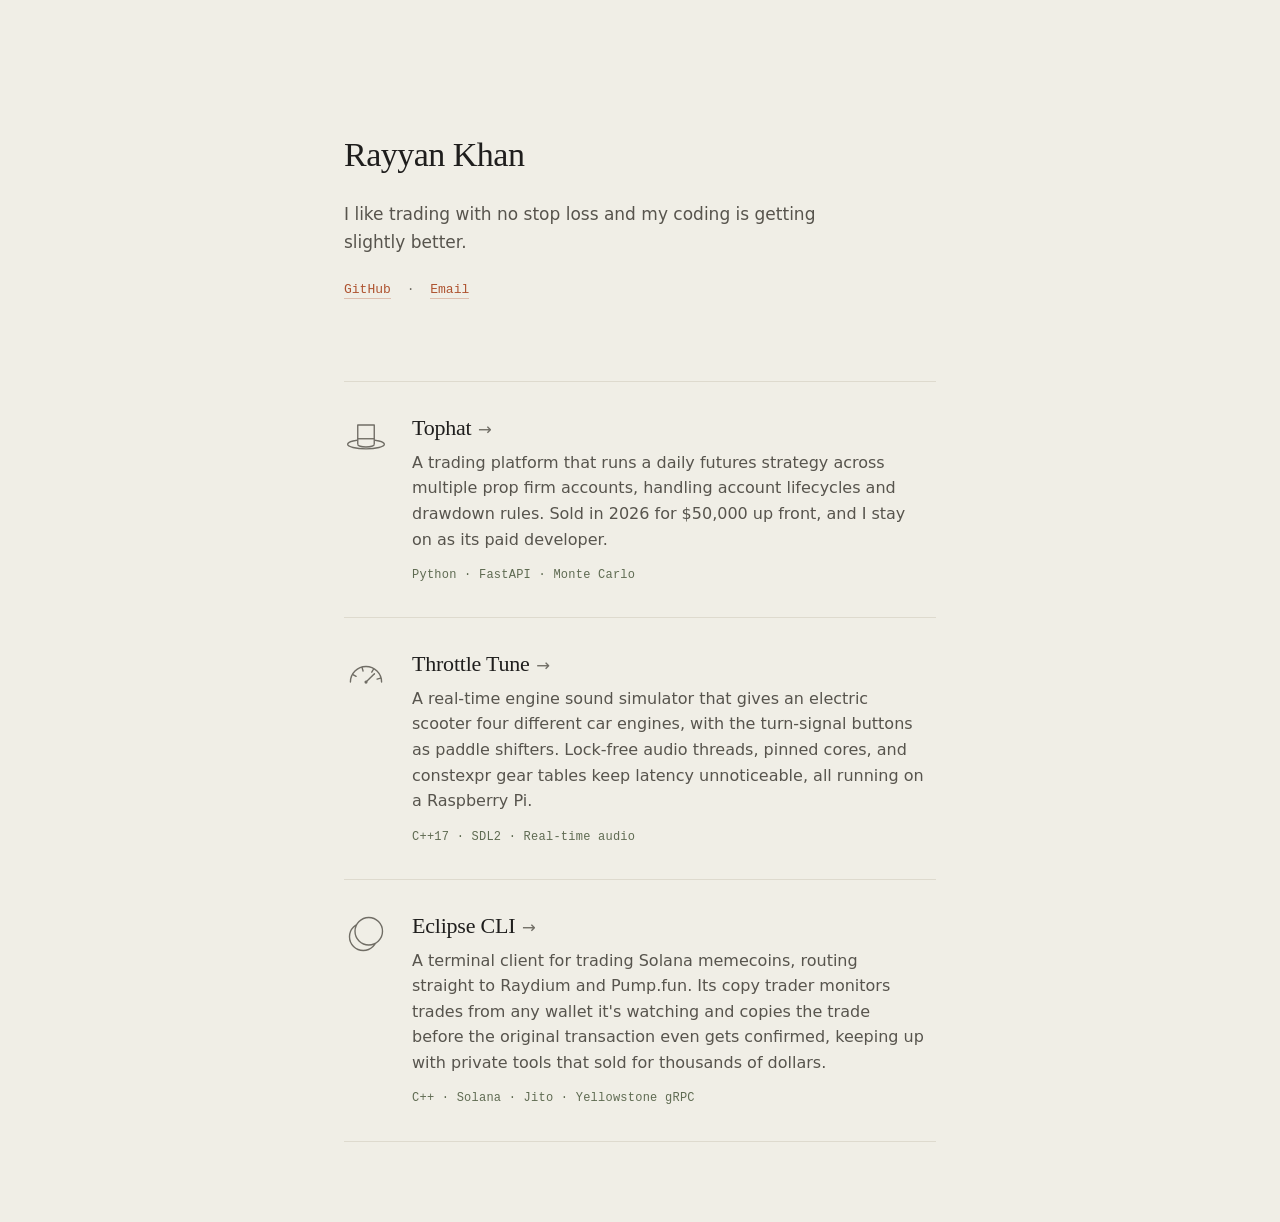
==== index.html @ b28dcb05 "Rework Tophat page for its sale and NDA Tophat sold in 2026 and is under NDA, so its page drops the " ====
<!DOCTYPE html>
<html lang="en">
<head>
<meta charset="utf-8">
<meta name="viewport" content="width=device-width, initial-scale=1">
<title>Rayyan Khan</title>
<meta name="description" content="Systems engineer. Trading automation, real-time audio, and low-latency tooling.">
<meta name="theme-color" content="#F0EEE6">
<meta property="og:title" content="Rayyan Khan">
<meta property="og:description" content="Systems engineer. Trading automation, real-time audio, and low-latency tooling.">
<meta property="og:type" content="website">
<link rel="icon" href="favicon.svg" type="image/svg+xml">
<link rel="stylesheet" href="style.css">
<script defer src="analytics.js"></script>
</head>
<body>

<div class="page">

  <header class="intro">
    <h1>Rayyan Khan</h1>
    <p class="lede">
      I like trading with no stop loss and my coding is getting slightly better.
    </p>
    <nav class="links" aria-label="Elsewhere">
      <a href="https://github.com/rayyyu12" data-umami-event="GitHub profile">GitHub</a>
      <span class="sep" aria-hidden="true">&middot;</span>
      <a href="mailto:rayykhan120@gmail.com" data-umami-event="Email">Email</a>
    </nav>
  </header>

  <main>
    <ul class="work" aria-label="Selected work">

      <li class="project">
        <a class="project-link" href="tophat/" data-umami-event="Open project" data-umami-event-project="Tophat">
          <span class="mark" aria-hidden="true">
            <svg viewBox="0 0 48 48" fill="none" stroke="currentColor" stroke-width="1.5" stroke-linejoin="round">
              <ellipse cx="24" cy="33" rx="20" ry="5"/>
              <path d="M15 33V12h18v21" fill="var(--paper, #F0EEE6)"/>
              <path d="M15 33a9 3 0 0 0 18 0"/>
              <path d="M15 27h18"/>
            </svg>
          </span>
          <span class="body">
            <span class="title">Tophat<span class="arrow" aria-hidden="true">&rarr;</span></span>
            <span class="desc">
              A trading platform that runs a daily futures strategy across multiple
              prop firm accounts, handling account lifecycles and drawdown rules.
              Sold in 2026 for $50,000 up front, and I stay on as its paid developer.
            </span>
            <span class="tags">Python &middot; FastAPI &middot; Monte Carlo</span>
          </span>
        </a>
      </li>

      <li class="project">
        <a class="project-link" href="throttle-tune/" data-umami-event="Open project" data-umami-event-project="Throttle Tune">
          <span class="mark" aria-hidden="true">
            <svg viewBox="0 0 48 48" fill="none" stroke="currentColor" stroke-width="1.5" stroke-linecap="round">
              <path d="M7 35a17 17 0 1 1 34 0"/>
              <path d="M9.7 26.8 13.2 28.8M19.7 19.1 20.8 22.9M32.3 20.7 30.3 24.2M39.9 30.7 36.1 31.8"/>
              <path d="M24 35 33.2 25.8"/>
              <circle cx="24" cy="35" r="1.7" fill="currentColor" stroke="none"/>
            </svg>
          </span>
          <span class="body">
            <span class="title">Throttle Tune<span class="arrow" aria-hidden="true">&rarr;</span></span>
            <span class="desc">
              A real-time engine sound simulator that gives an electric scooter four
              different car engines, with the turn-signal buttons as paddle shifters.
              Lock-free audio threads, pinned cores, and constexpr gear tables keep
              latency unnoticeable, all running on a Raspberry Pi.
            </span>
            <span class="tags">C++17 &middot; SDL2 &middot; Real-time audio</span>
          </span>
        </a>
      </li>

      <li class="project">
        <a class="project-link" href="eclipse-cli/" data-umami-event="Open project" data-umami-event-project="Eclipse CLI">
          <span class="mark" aria-hidden="true">
            <svg viewBox="0 0 48 48" fill="none" stroke="currentColor" stroke-width="1.5">
              <circle cx="21" cy="27" r="15"/>
              <circle cx="27" cy="21" r="15" fill="var(--paper, #F0EEE6)"/>
            </svg>
          </span>
          <span class="body">
            <span class="title">Eclipse CLI<span class="arrow" aria-hidden="true">&rarr;</span></span>
            <span class="desc">
              A terminal client for trading Solana memecoins, routing straight to Raydium
              and Pump.fun. Its copy trader monitors trades from any wallet it's
              watching and copies the trade before the original transaction even
              gets confirmed, keeping up with private tools that sold for thousands
              of dollars.
            </span>
            <span class="tags">C++ &middot; Solana &middot; Jito &middot; Yellowstone gRPC</span>
          </span>
        </a>
      </li>

    </ul>
  </main>

</div>

</body>
</html>
---- style.css ----
/* ---------------------------------------------------------------
   Palette: Claude's warm neutrals. Beige paper, clay, dry sage.
   --------------------------------------------------------------- */

:root {
  --paper:    #F0EEE6;
  --ink:      #1F1E1D;
  --ink-soft: #57544D;
  --ink-mute: #706D65;
  --rule:     #DEDACE;
  --well:     #E8E5DB;  /* recessed surfaces, e.g. the empty video frame */
  --clay:    #AE5330;  /* passes AA on paper, used for text links */
  --clay-lit: #C15F3C;  /* decorative only */
  --sage:     #5F6B52;

  --serif: ui-serif, "New York", "Iowan Old Style", "Palatino Linotype", Georgia, serif;
  --sans: -apple-system, BlinkMacSystemFont, "Segoe UI", system-ui, sans-serif;
  --mono: ui-monospace, "SF Mono", SFMono-Regular, Menlo, Consolas, monospace;
}

*, *::before, *::after { box-sizing: border-box; }

html { -webkit-text-size-adjust: 100%; }

body {
  margin: 0;
  background: var(--paper);
  color: var(--ink);
  font-family: var(--sans);
  font-size: 16px;
  line-height: 1.6;
  -webkit-font-smoothing: antialiased;
  -moz-osx-font-smoothing: grayscale;
}

.page {
  max-width: 41rem;
  margin: 0 auto;
  padding: 8rem 2rem 5rem;
}

a { color: var(--clay); }

/* ---------------------------------------------------------------
   Intro
   --------------------------------------------------------------- */

h1 {
  margin: 0;
  font-family: var(--serif);
  font-size: 2.125rem;
  font-weight: 400;
  letter-spacing: -0.015em;
}

.lede {
  margin: 1.125rem 0 0;
  max-width: 34rem;
  color: var(--ink-soft);
  font-size: 1.0625rem;
  line-height: 1.65;
  text-wrap: pretty;
}

.links {
  margin-top: 1.5rem;
  font-family: var(--mono);
  font-size: 0.8125rem;
}

.links a {
  text-decoration: none;
  border-bottom: 1px solid rgba(174, 83, 48, 0.3);
  padding-bottom: 1px;
  transition: border-color 0.15s ease;
}

.links a:hover { border-bottom-color: var(--clay); }

.links .sep {
  color: var(--ink-mute);
  margin: 0 0.5rem;
}

/* ---------------------------------------------------------------
   Work list
   --------------------------------------------------------------- */

.work {
  list-style: none;
  margin: 5rem 0 0;
  padding: 0;
  border-top: 1px solid var(--rule);
}

.project { border-bottom: 1px solid var(--rule); }

.project-link {
  display: flex;
  gap: 1.5rem;
  align-items: flex-start;
  padding: 2rem 0;
  color: inherit;
  text-decoration: none;
}

.mark {
  flex: none;
  width: 2.75rem;
  color: var(--ink-mute);
  transition: color 0.18s ease;
}

.mark svg {
  display: block;
  width: 100%;
  height: auto;
}

.body { display: block; }

.title {
  display: block;
  font-family: var(--serif);
  font-size: 1.375rem;
  letter-spacing: -0.01em;
  line-height: 1.25;
}

.arrow {
  display: inline-block;
  margin-left: 0.4em;
  font-family: var(--sans);
  font-size: 0.75em;
  color: var(--ink-mute);
  transition: transform 0.18s ease, color 0.18s ease;
}

.desc {
  display: block;
  margin-top: 0.5rem;
  max-width: 32rem;
  color: var(--ink-soft);
  text-wrap: pretty;
}

.tags {
  display: block;
  margin-top: 0.875rem;
  font-family: var(--mono);
  font-size: 0.75rem;
  letter-spacing: 0.02em;
  color: var(--sage);
}

.project-link:hover .mark,
.project-link:focus-visible .mark { color: var(--clay-lit); }

.project-link:hover .arrow,
.project-link:focus-visible .arrow {
  color: var(--clay);
  transform: translateX(3px);
}

.project-link:hover .title,
.project-link:focus-visible .title {
  text-decoration: underline;
  text-decoration-color: var(--clay-lit);
  text-underline-offset: 4px;
  text-decoration-thickness: 1px;
}

:focus-visible {
  outline: 2px solid var(--clay);
  outline-offset: 4px;
}

.project-link:focus-visible { outline-offset: 2px; }

/* ---------------------------------------------------------------
   Project pages
   --------------------------------------------------------------- */

.page.case { padding-top: 4rem; }

.crumb {
  font-family: var(--mono);
  font-size: 0.8125rem;
}

.crumb a {
  color: var(--ink-mute);
  text-decoration: none;
  transition: color 0.15s ease;
}

.crumb a:hover { color: var(--clay); }

.case-head { margin-top: 4.5rem; }

/* The mark stays lit, picking up the hover state from the home page. */
.case-head .mark {
  display: block;
  margin-bottom: 1.75rem;
  color: var(--clay-lit);
}

.case-head .tags { margin-top: 1.25rem; }
.case-head .links { margin-top: 1rem; }

/* In place of a source link, for projects that can't be shown. */
.case-head .status {
  margin: 1rem 0 0;
  font-family: var(--mono);
  font-size: 0.8125rem;
  color: var(--ink-mute);
}

/* Stands in for the demo when a project is confidential. */
.notice {
  display: flex;
  gap: 1rem;
  align-items: flex-start;
  margin-top: 3.5rem;
  padding: 1.25rem 1.5rem;
  border: 1px solid var(--rule);
  border-radius: 6px;
  background: var(--well);
}

.notice svg {
  flex: none;
  width: 1.5rem;
  height: 1.5rem;
  margin-top: 0.125rem;
  color: var(--ink-mute);
}

.notice p {
  margin: 0;
  color: var(--ink-soft);
  text-wrap: pretty;
}

.notice strong {
  color: var(--ink);
  font-weight: 600;
}

/* The demo breaks out of the text column on wide screens. */
.demo {
  --demo-w: min(56rem, 100vw - 4rem);
  width: var(--demo-w);
  margin: 3.5rem 0 0 calc((100% - var(--demo-w)) / 2);
}

.demo-frame {
  position: relative;
  aspect-ratio: 16 / 9;
  overflow: hidden;
  border: 1px solid var(--rule);
  border-radius: 6px;
  background: var(--well);
}

.demo-frame video,
.demo-frame iframe,
.demo-frame img {
  display: block;
  width: 100%;
  height: 100%;
  border: 0;
  object-fit: contain;
}

.demo-placeholder {
  position: absolute;
  inset: 0;
  display: flex;
  flex-direction: column;
  align-items: center;
  justify-content: center;
  gap: 0.875rem;
  color: var(--ink-mute);
  font-family: var(--mono);
  font-size: 0.75rem;
  letter-spacing: 0.02em;
}

.demo-placeholder svg {
  width: 3rem;
  height: 3rem;
}

.demo figcaption {
  margin-top: 0.875rem;
  font-size: 0.875rem;
  color: var(--ink-mute);
  text-wrap: pretty;
}

/* Phone footage: narrow, centered, and never taller than the screen. */
.demo.portrait {
  --demo-w: min(22rem, 100%, (100svh - 6rem) * 9 / 16);
}

.demo.portrait .demo-frame { aspect-ratio: 9 / 16; }

/* Two clips side by side, each with its own label. */
.demo.compare { margin-top: 1.75rem; }

.compare-grid {
  display: grid;
  grid-template-columns: 1fr 1fr;
  gap: 1rem;
}

.compare-grid figure { margin: 0; }

.compare-grid figcaption {
  margin-top: 0.625rem;
  font-family: var(--mono);
  font-size: 0.75rem;
  letter-spacing: 0.02em;
  color: var(--ink-soft);
}

.prose { margin-top: 4rem; }

.prose h2 {
  margin: 3rem 0 0;
  font-family: var(--serif);
  font-size: 1.375rem;
  font-weight: 400;
  letter-spacing: -0.01em;
  line-height: 1.25;
}

.prose h2:first-child { margin-top: 0; }

.prose p,
.prose ul {
  max-width: 34rem;
  color: var(--ink-soft);
  text-wrap: pretty;
}

.prose p { margin: 0.875rem 0 0; }

.prose ul {
  list-style: none;
  margin: 1.125rem 0 0;
  padding: 0;
}

.prose li {
  position: relative;
  padding-left: 1.25rem;
}

.prose li + li { margin-top: 0.875rem; }

.prose li::before {
  content: "";
  position: absolute;
  left: 0;
  top: 0.8em;
  width: 0.5rem;
  height: 1px;
  background: var(--clay-lit);
}

.prose strong {
  color: var(--ink);
  font-weight: 600;
}

.prose code {
  font-family: var(--mono);
  font-size: 0.875em;
  padding: 0.1em 0.3em;
  border-radius: 3px;
  background: rgba(31, 30, 29, 0.06);
  color: var(--ink);
}

.prose table {
  width: 100%;
  max-width: 34rem;
  margin-top: 1.5rem;
  border-collapse: collapse;
  font-size: 0.9375rem;
}

.prose th,
.prose td {
  padding: 0.625rem 0;
  border-bottom: 1px solid var(--rule);
  text-align: left;
  font-weight: 400;
}

.prose thead th {
  font-family: var(--mono);
  font-size: 0.75rem;
  letter-spacing: 0.02em;
  color: var(--ink-mute);
}

.prose tbody th { color: var(--ink-soft); }

.prose .num {
  padding-left: 1rem;
  text-align: right;
  white-space: nowrap;
}

.prose td.num {
  font-family: var(--mono);
  font-size: 0.875rem;
  font-variant-numeric: tabular-nums;
  color: var(--ink);
}

.prose .note {
  font-size: 0.875rem;
  color: var(--ink-mute);
}

.next {
  margin-top: 5rem;
  border-top: 1px solid var(--rule);
}

.next a {
  display: block;
  padding-top: 2rem;
  color: inherit;
  text-decoration: none;
}

.next-label {
  display: block;
  font-family: var(--mono);
  font-size: 0.75rem;
  letter-spacing: 0.02em;
  color: var(--ink-mute);
}

.next-title {
  display: inline-block;
  margin-top: 0.375rem;
  font-family: var(--serif);
  font-size: 1.375rem;
  letter-spacing: -0.01em;
  line-height: 1.25;
}

.next a:hover .next-title,
.next a:focus-visible .next-title {
  text-decoration: underline;
  text-decoration-color: var(--clay-lit);
  text-underline-offset: 4px;
  text-decoration-thickness: 1px;
}

.next a:hover .arrow,
.next a:focus-visible .arrow {
  color: var(--clay);
  transform: translateX(3px);
}

/* ---------------------------------------------------------------
   Small screens
   --------------------------------------------------------------- */

@media (max-width: 34rem) {
  .page { padding: 4rem 1.5rem 3.5rem; }
  h1 { font-size: 1.875rem; }
  .work { margin-top: 3.5rem; }
  .project-link {
    flex-direction: column;
    gap: 1rem;
    padding: 1.75rem 0;
  }
  .mark { width: 2.25rem; }

  .page.case { padding-top: 2.5rem; }
  .case-head { margin-top: 3rem; }
  .demo { --demo-w: 100%; margin-top: 2.5rem; }
  .notice { margin-top: 2.5rem; padding: 1rem 1.25rem; }
  .demo.portrait { --demo-w: min(100%, (100svh - 4rem) * 9 / 16); }
  .demo.compare { margin-top: 1.5rem; }
  .compare-grid { grid-template-columns: 1fr; gap: 1.5rem; }
  .prose { margin-top: 3rem; }
  .next { margin-top: 3.5rem; }
}

@media (prefers-reduced-motion: reduce) {
  * { transition: none !important; }
}
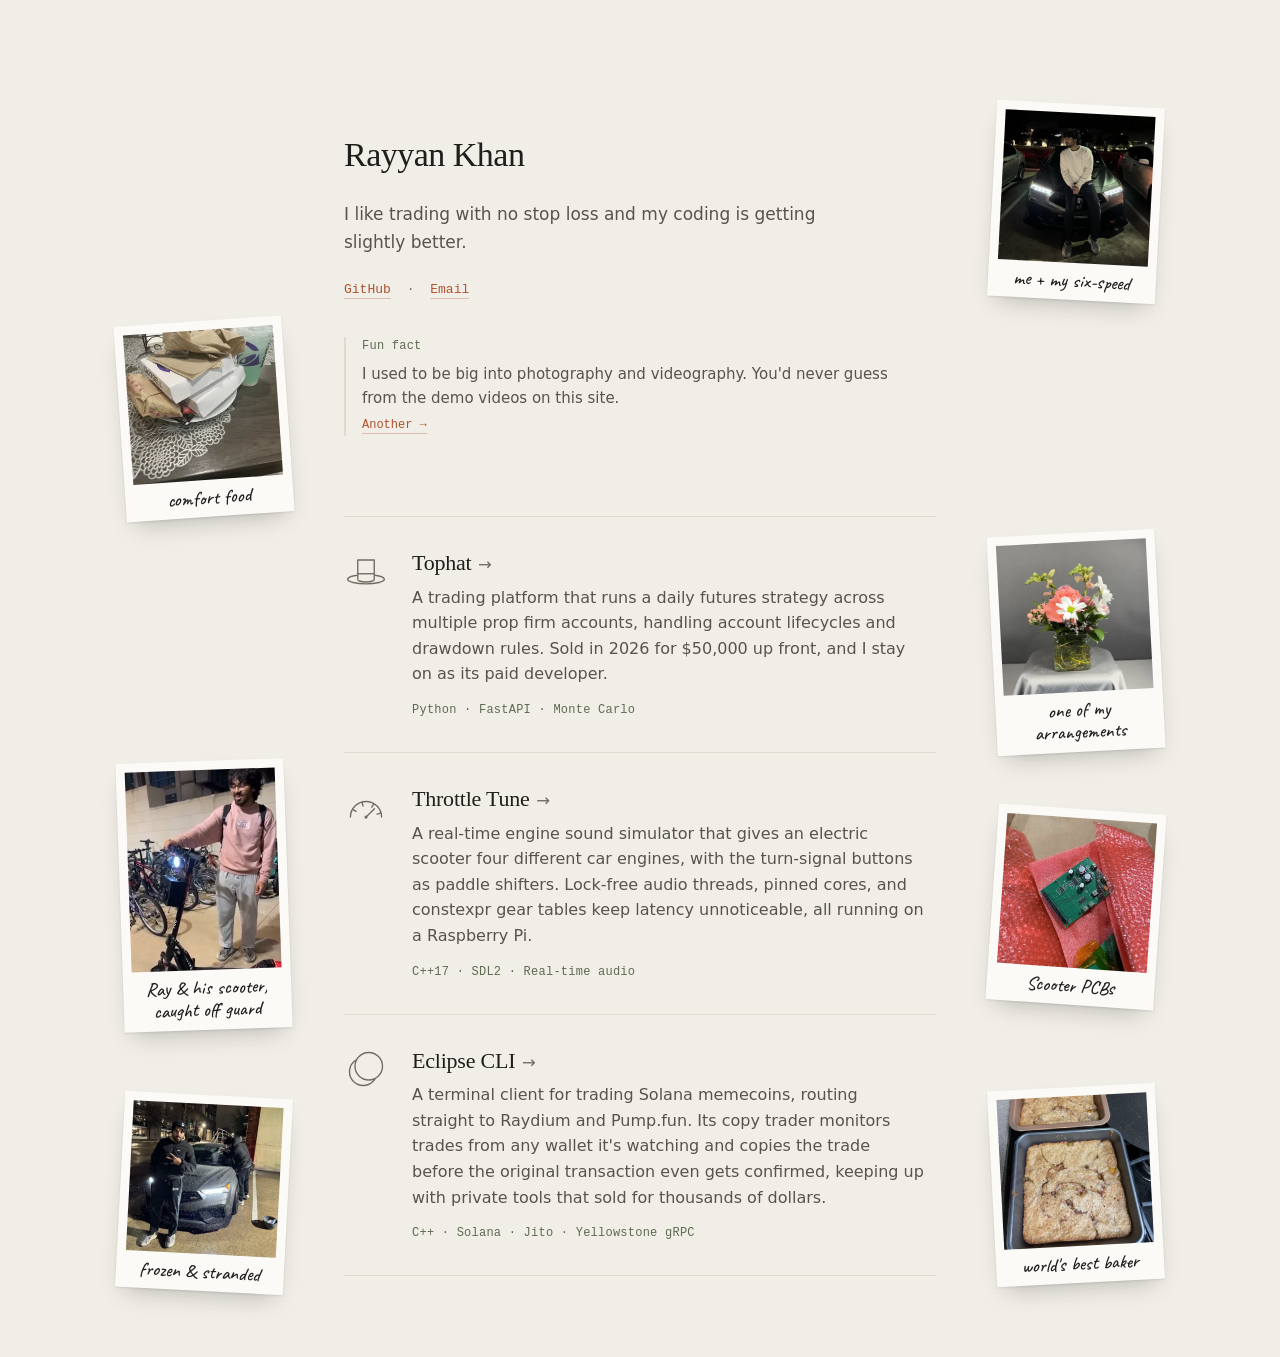
==== commit b96f7d58: "Add polaroid photos to the home page Seven photos as tilted polaroids, in the margins beside what th" ====
--- a/index.html
+++ b/index.html
@@ -12,6 +12,7 @@
 <link rel="icon" href="favicon.svg" type="image/svg+xml">
 <link rel="stylesheet" href="style.css">
 <script defer src="analytics.js"></script>
+<script defer src="facts.js"></script>
 </head>
 <body>
 
@@ -27,6 +28,35 @@
       <span class="sep" aria-hidden="true">&middot;</span>
       <a href="mailto:rayykhan120@gmail.com" data-umami-event="Email">Email</a>
     </nav>
+
+    <figure class="snap on-right" style="--tilt: 3deg; --top: -1.5rem">
+      <img src="img/integra.webp" width="440" height="440" alt="Rayyan sitting on the hood of his Acura Integra at night" decoding="async">
+      <figcaption>me + my six-speed</figcaption>
+    </figure>
+
+    <div class="fact-row">
+      <div class="fact">
+        <span class="fact-label">Fun fact</span>
+        <p class="fact-text">In middle school I was a speedcuber, solving a Rubik's cube in under 10 seconds.</p>
+        <button class="fact-next" type="button" hidden data-umami-event="Another fun fact">Another &rarr;</button>
+      </div>
+      <figure class="snap on-left" style="--tilt: -4deg; --top: -1rem">
+        <img src="img/tacobell.webp" width="440" height="440" alt="A stack of Taco Bell boxes and a drink on the kitchen table" loading="lazy" decoding="async">
+        <figcaption>comfort food</figcaption>
+      </figure>
+    </div>
+
+    <!-- Fun facts. facts.js shows a random one per visit; add or edit freely. -->
+    <ul class="fact-list" hidden>
+      <li>In middle school I was a speedcuber, solving a Rubik's cube in under 10 seconds.</li>
+      <li>Before trading bots, I ran sneaker bots: several at once, across different sites, to buy limited releases and resell them.</li>
+      <li>I was once ranked in the top 1,000 in the world in both Clash Royale and Fortnite.</li>
+      <li>I'm a surprisingly good floral designer and wedding planner.</li>
+      <li>I'm a half-decent chef and baker, and my favorite junk food is still Taco Bell.</li>
+      <li>I drive a six-speed manual, which might explain why my scooter has paddle shifters.</li>
+      <li>I used to be big into photography and videography. You'd never guess from the demo videos on this site.</li>
+      <li>My dream car is a Lotus Emira.</li>
+    </ul>
   </header>
 
   <main>
@@ -52,6 +82,10 @@
             <span class="tags">Python &middot; FastAPI &middot; Monte Carlo</span>
           </span>
         </a>
+        <figure class="snap on-right" style="--tilt: -3deg; --top: 1rem">
+          <img src="img/flowers.webp" width="440" height="440" alt="A floral arrangement of pink roses, white daisies and snapdragons in a glass cube vase" loading="lazy" decoding="async">
+          <figcaption>one of my arrangements</figcaption>
+        </figure>
       </li>
 
       <li class="project">
@@ -75,6 +109,14 @@
             <span class="tags">C++17 &middot; SDL2 &middot; Real-time audio</span>
           </span>
         </a>
+        <figure class="snap on-left" style="--tilt: -2deg; --top: 0.5rem">
+          <img src="img/scooter.webp" width="292" height="389" alt="Rayyan next to his electric scooter, with the Throttle Tune box on its stem" loading="lazy" decoding="async">
+          <figcaption>Ray &amp; his scooter, caught off guard</figcaption>
+        </figure>
+        <figure class="snap on-right" style="--tilt: 4deg; --top: 3.5rem">
+          <img src="img/pcb.webp" width="440" height="440" alt="Throttle Tune's custom circuit board, fresh out of its packaging" loading="lazy" decoding="async">
+          <figcaption>Scooter PCBs</figcaption>
+        </figure>
       </li>
 
       <li class="project">
@@ -97,6 +139,14 @@
             <span class="tags">C++ &middot; Solana &middot; Jito &middot; Yellowstone gRPC</span>
           </span>
         </a>
+        <figure class="snap on-left" style="--tilt: 3deg; --top: 5rem">
+          <img src="img/iced-in.webp" width="440" height="440" alt="Rayyan in front of his iced-over car while a friend scrapes the windshield" loading="lazy" decoding="async">
+          <figcaption>frozen &amp; stranded</figcaption>
+        </figure>
+        <figure class="snap on-right" style="--tilt: -3deg; --top: 4.5rem">
+          <img src="img/cobbler.webp" width="440" height="440" alt="Two pans of fresh-baked peach cobbler on the stove" loading="lazy" decoding="async">
+          <figcaption>world's best baker</figcaption>
+        </figure>
       </li>
 
     </ul>
--- a/style.css
+++ b/style.css
@@ -16,6 +16,16 @@
   --serif: ui-serif, "New York", "Iowan Old Style", "Palatino Linotype", Georgia, serif;
   --sans: -apple-system, BlinkMacSystemFont, "Segoe UI", system-ui, sans-serif;
   --mono: ui-monospace, "SF Mono", SFMono-Regular, Menlo, Consolas, monospace;
+  --hand: "Caveat", "Segoe Print", "Bradley Hand", cursive;  /* polaroid captions */
+}
+
+/* Self-hosted so visitors' browsers never contact Google. SIL OFL, see
+   fonts/Caveat-OFL.txt. */
+@font-face {
+  font-family: "Caveat";
+  src: url("fonts/caveat-500-latin.woff2") format("woff2");
+  font-weight: 500;
+  font-display: swap;
 }
 
 *, *::before, *::after { box-sizing: border-box; }
@@ -82,6 +92,64 @@
   margin: 0 0.5rem;
 }
 
+/* Rotating fun fact; see facts.js. */
+.fact {
+  margin-top: 2.25rem;
+  max-width: 34rem;
+  padding-left: 1rem;
+  border-left: 2px solid var(--rule);
+}
+
+.fact-label {
+  display: block;
+  font-family: var(--mono);
+  font-size: 0.75rem;
+  letter-spacing: 0.02em;
+  color: var(--sage);
+}
+
+.fact-text {
+  display: grid;
+  margin: 0.375rem 0 0;
+  color: var(--ink-soft);
+  font-size: 0.9375rem;
+  text-wrap: pretty;
+}
+
+/* Every fact sits in the same grid cell, so the box is as tall as the
+   longest one and rotating never shifts the page. The outgoing fact drifts
+   up and out while the next rises in. */
+.fact-item {
+  grid-area: 1 / 1;
+  opacity: 0;
+  transform: translateY(0.5em);
+  transition: opacity 0.5s ease, transform 0.5s ease;
+}
+
+.fact-item.is-active {
+  opacity: 1;
+  transform: none;
+}
+
+.fact-item.is-leaving { transform: translateY(-0.5em); }
+
+.fact-next {
+  margin-top: 0.5rem;
+  padding: 0 0 1px;
+  border: 0;
+  border-bottom: 1px solid rgba(174, 83, 48, 0.3);
+  background: none;
+  font-family: var(--mono);
+  font-size: 0.75rem;
+  color: var(--clay);
+  cursor: pointer;
+  transition: border-color 0.15s ease;
+}
+
+.fact-next:hover { border-bottom-color: var(--clay); }
+
+.fact-list { display: none; }
+
 /* ---------------------------------------------------------------
    Work list
    --------------------------------------------------------------- */
@@ -176,6 +244,74 @@
 }
 
 .project-link:focus-visible { outline-offset: 2px; }
+
+/* ---------------------------------------------------------------
+   Snapshots: polaroids on the home page. Inline between sections on
+   narrow screens; out in the margins, beside what they relate to, on
+   wide ones. Each sets its own --tilt, and --top for the margin layout.
+   --------------------------------------------------------------- */
+
+.snap {
+  width: min(12rem, 58%);
+  margin: 1.75rem 0 2rem 0.75rem;
+  padding: 0.55rem 0.55rem 0;
+  background: #FBFAF7;
+  box-shadow:
+    0 1px 2px rgba(31, 30, 29, 0.10),
+    0 12px 24px -10px rgba(31, 30, 29, 0.28);
+  transform: rotate(var(--tilt, 0deg));
+  transition: transform 0.25s ease, box-shadow 0.25s ease;
+}
+
+.snap.on-right {
+  margin-left: auto;
+  margin-right: 0.75rem;
+}
+
+.snap img {
+  display: block;
+  width: 100%;
+  height: auto;
+  background: var(--well);
+}
+
+.snap figcaption {
+  padding: 0.4rem 0.2rem 0.55rem;
+  font-family: var(--hand);
+  font-size: 1.2rem;
+  font-weight: 500;
+  line-height: 1.15;
+  color: var(--ink);
+  text-align: center;
+}
+
+.snap:hover {
+  transform: rotate(0deg) scale(1.04);
+  box-shadow:
+    0 1px 2px rgba(31, 30, 29, 0.10),
+    0 18px 32px -12px rgba(31, 30, 29, 0.34);
+}
+
+.project .snap { margin-top: 0; }
+
+@media (min-width: 75rem) {
+  .intro,
+  .fact-row,
+  .project { position: relative; }
+
+  .snap,
+  .project .snap {
+    position: absolute;
+    top: var(--top, 0);
+    width: 10.5rem;
+    margin: 0;
+    z-index: 1;
+  }
+
+  .snap.on-left { right: calc(100% + 3.5rem); }
+  .snap.on-right { left: calc(100% + 3.5rem); margin: 0; }
+  .snap:hover { z-index: 2; }
+}
 
 /* ---------------------------------------------------------------
    Project pages
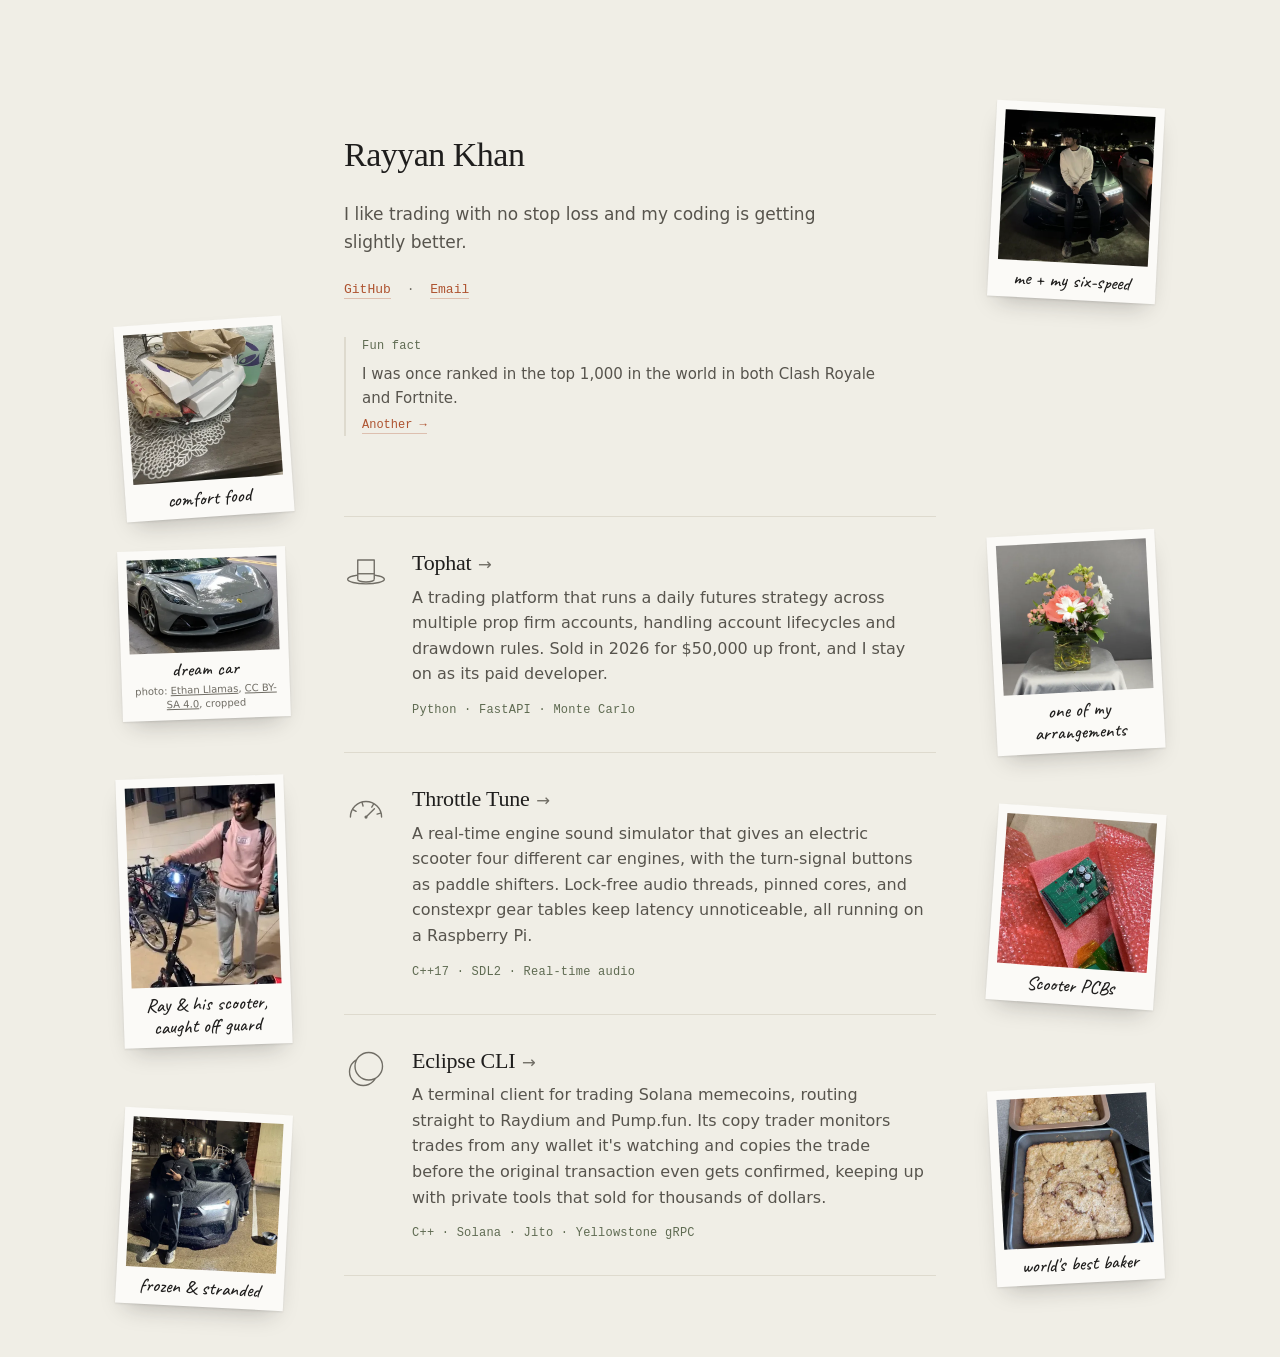
==== commit a274e2bf: "Add a dream-car polaroid A Lotus Emira photo by Ethan Llamas from Wikimedia Commons (CC BY-SA 4.0), " ====
--- a/index.html
+++ b/index.html
@@ -82,6 +82,14 @@
             <span class="tags">Python &middot; FastAPI &middot; Monte Carlo</span>
           </span>
         </a>
+        <figure class="snap on-left" style="--tilt: -2deg; --top: 2rem">
+          <img src="img/emira.webp" width="440" height="275" alt="A grey Lotus Emira parked on a city street" loading="lazy" decoding="async">
+          <figcaption>
+            dream car
+            <small class="credit">photo: <a href="https://commons.wikimedia.org/wiki/File:Lotus_Emira_Turbo_SE_Zinc_Grey_01.jpg">Ethan Llamas</a>,
+              <a href="https://creativecommons.org/licenses/by-sa/4.0/">CC BY-SA 4.0</a>, cropped</small>
+          </figcaption>
+        </figure>
         <figure class="snap on-right" style="--tilt: -3deg; --top: 1rem">
           <img src="img/flowers.webp" width="440" height="440" alt="A floral arrangement of pink roses, white daisies and snapdragons in a glass cube vase" loading="lazy" decoding="async">
           <figcaption>one of my arrangements</figcaption>
@@ -109,7 +117,7 @@
             <span class="tags">C++17 &middot; SDL2 &middot; Real-time audio</span>
           </span>
         </a>
-        <figure class="snap on-left" style="--tilt: -2deg; --top: 0.5rem">
+        <figure class="snap on-left" style="--tilt: -2deg; --top: 1.5rem">
           <img src="img/scooter.webp" width="292" height="389" alt="Rayyan next to his electric scooter, with the Throttle Tune box on its stem" loading="lazy" decoding="async">
           <figcaption>Ray &amp; his scooter, caught off guard</figcaption>
         </figure>
@@ -139,7 +147,7 @@
             <span class="tags">C++ &middot; Solana &middot; Jito &middot; Yellowstone gRPC</span>
           </span>
         </a>
-        <figure class="snap on-left" style="--tilt: 3deg; --top: 5rem">
+        <figure class="snap on-left" style="--tilt: 3deg; --top: 6rem">
           <img src="img/iced-in.webp" width="440" height="440" alt="Rayyan in front of his iced-over car while a friend scrapes the windshield" loading="lazy" decoding="async">
           <figcaption>frozen &amp; stranded</figcaption>
         </figure>
--- a/style.css
+++ b/style.css
@@ -285,6 +285,18 @@
   text-align: center;
 }
 
+/* Attribution for photos that aren't mine, as their licence requires. */
+.snap .credit {
+  display: block;
+  margin-top: 0.2rem;
+  font-family: var(--sans);
+  font-size: 0.625rem;
+  line-height: 1.35;
+  color: var(--ink-mute);
+}
+
+.snap .credit a { color: inherit; }
+
 .snap:hover {
   transform: rotate(0deg) scale(1.04);
   box-shadow:
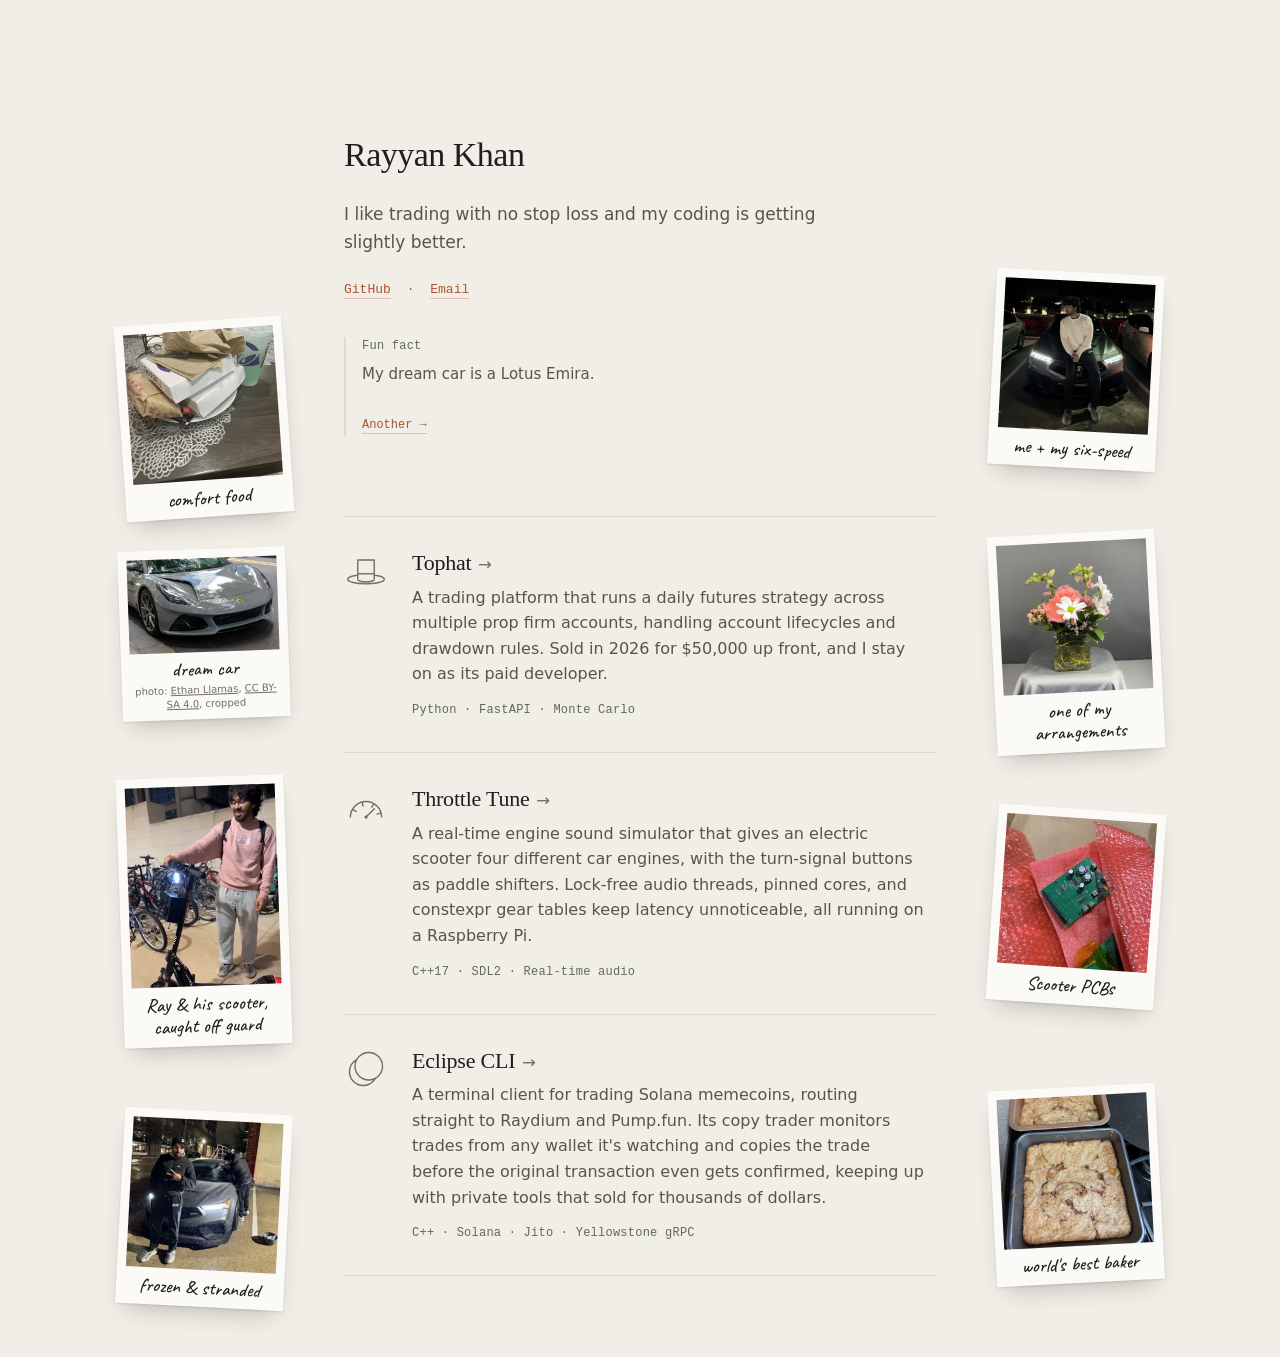
==== commit 0a6b770e: "Even out the polaroid spacing Moves the Integra photo down beside the fun fact, closing the large ga" ====
--- a/index.html
+++ b/index.html
@@ -29,7 +29,7 @@
       <a href="mailto:rayykhan120@gmail.com" data-umami-event="Email">Email</a>
     </nav>
 
-    <figure class="snap on-right" style="--tilt: 3deg; --top: -1.5rem">
+    <figure class="snap on-right" style="--tilt: 3deg; --top: 9rem">
       <img src="img/integra.webp" width="440" height="440" alt="Rayyan sitting on the hood of his Acura Integra at night" decoding="async">
       <figcaption>me + my six-speed</figcaption>
     </figure>
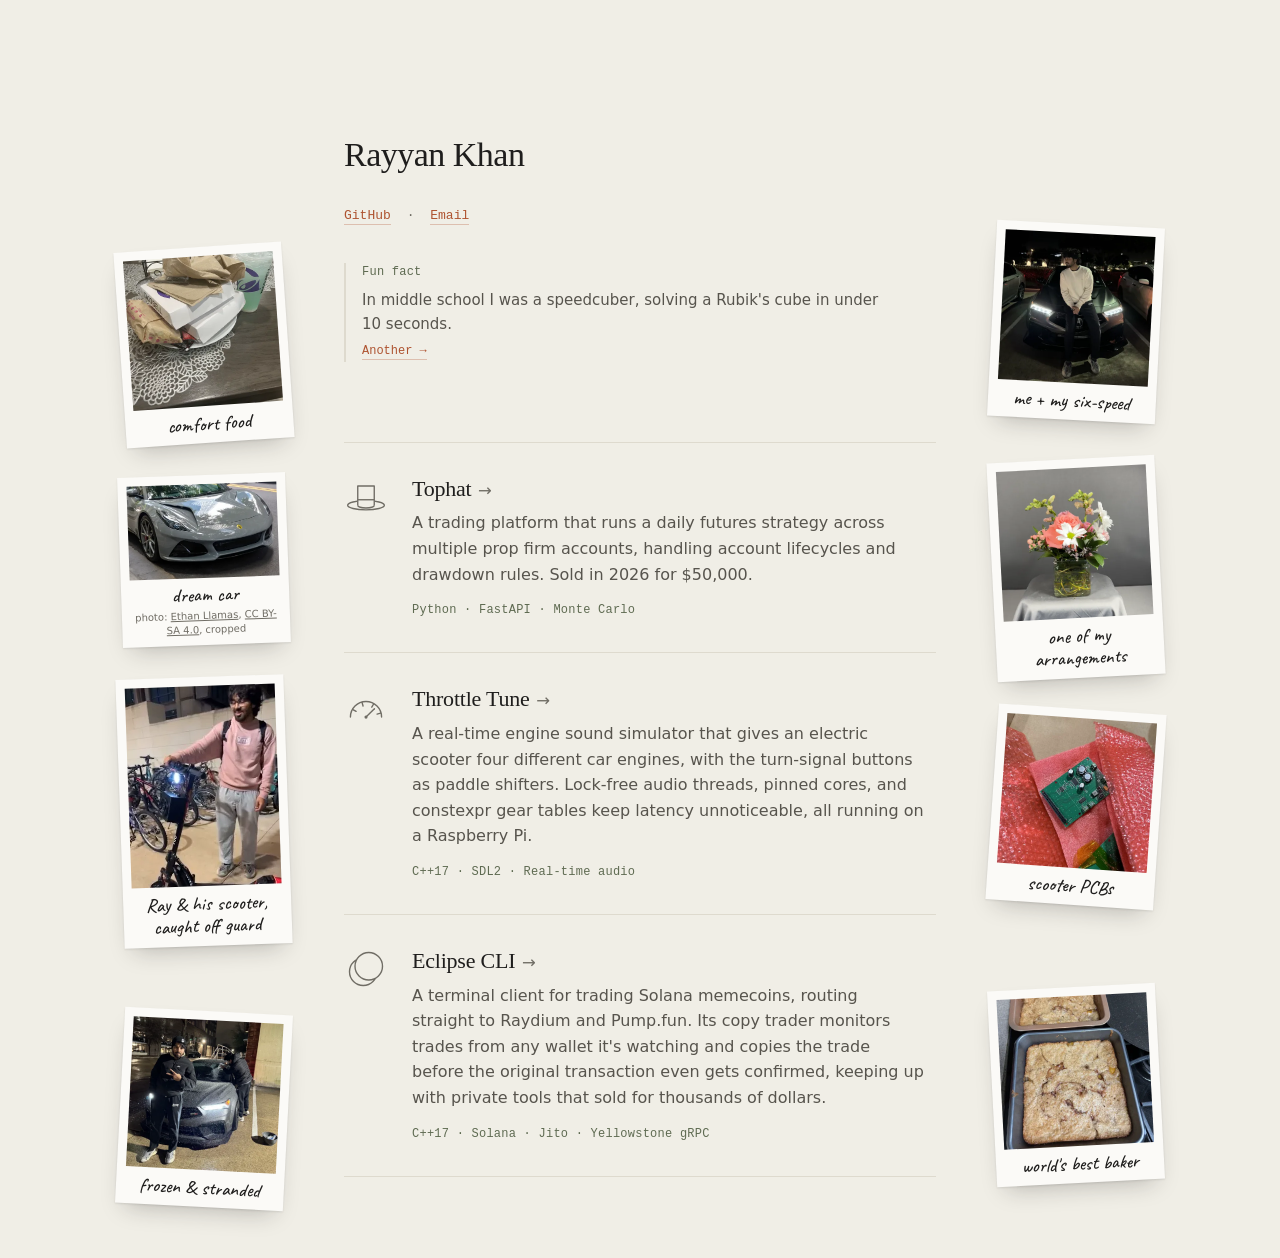
==== commit 2f6f7ea7: "Tidy the home page intro and tags Removes the one-line intro, lowercases the scooter PCB caption, us" ====
--- a/index.html
+++ b/index.html
@@ -20,16 +20,13 @@
 
   <header class="intro">
     <h1>Rayyan Khan</h1>
-    <p class="lede">
-      I like trading with no stop loss and my coding is getting slightly better.
-    </p>
     <nav class="links" aria-label="Elsewhere">
       <a href="https://github.com/rayyyu12" data-umami-event="GitHub profile">GitHub</a>
       <span class="sep" aria-hidden="true">&middot;</span>
       <a href="mailto:rayykhan120@gmail.com" data-umami-event="Email">Email</a>
     </nav>
 
-    <figure class="snap on-right" style="--tilt: 3deg; --top: 9rem">
+    <figure class="snap on-right" style="--tilt: 3deg; --top: 6rem">
       <img src="img/integra.webp" width="440" height="440" alt="Rayyan sitting on the hood of his Acura Integra at night" decoding="async">
       <figcaption>me + my six-speed</figcaption>
     </figure>
@@ -77,7 +74,7 @@
             <span class="desc">
               A trading platform that runs a daily futures strategy across multiple
               prop firm accounts, handling account lifecycles and drawdown rules.
-              Sold in 2026 for $50,000 up front, and I stay on as its paid developer.
+              Sold in 2026 for $50,000.
             </span>
             <span class="tags">Python &middot; FastAPI &middot; Monte Carlo</span>
           </span>
@@ -123,7 +120,7 @@
         </figure>
         <figure class="snap on-right" style="--tilt: 4deg; --top: 3.5rem">
           <img src="img/pcb.webp" width="440" height="440" alt="Throttle Tune's custom circuit board, fresh out of its packaging" loading="lazy" decoding="async">
-          <figcaption>Scooter PCBs</figcaption>
+          <figcaption>scooter PCBs</figcaption>
         </figure>
       </li>
 
@@ -144,7 +141,7 @@
               gets confirmed, keeping up with private tools that sold for thousands
               of dollars.
             </span>
-            <span class="tags">C++ &middot; Solana &middot; Jito &middot; Yellowstone gRPC</span>
+            <span class="tags">C++17 &middot; Solana &middot; Jito &middot; Yellowstone gRPC</span>
           </span>
         </a>
         <figure class="snap on-left" style="--tilt: 3deg; --top: 6rem">
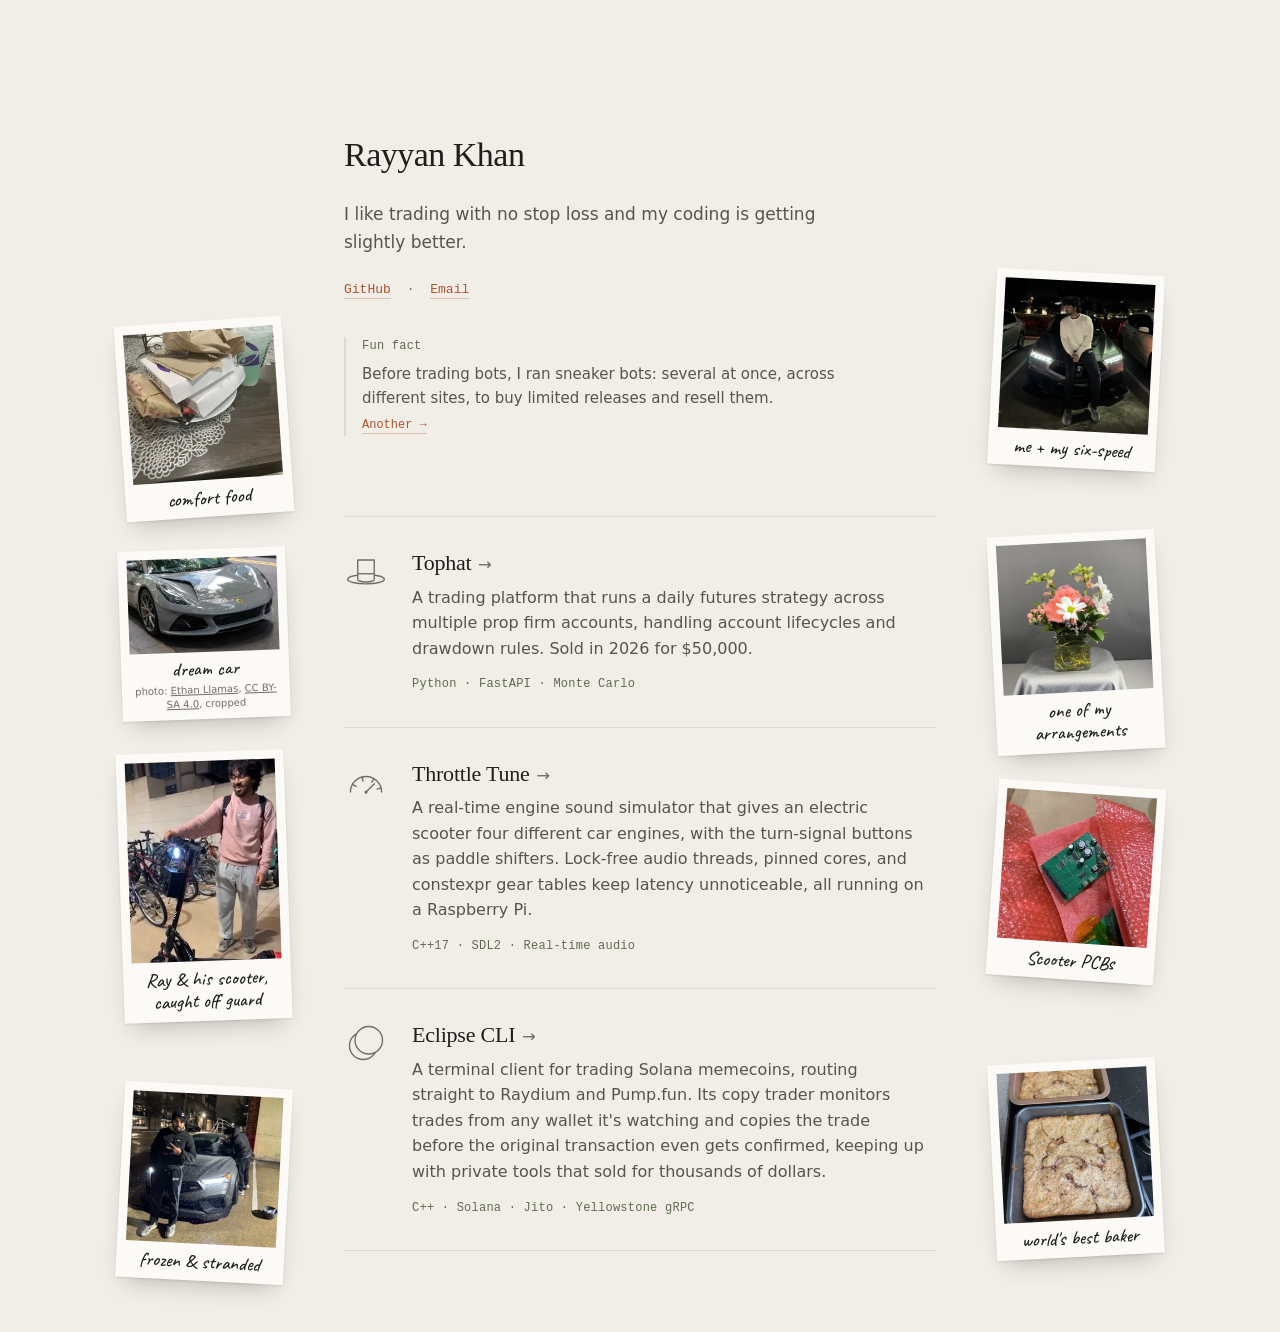
==== commit e524ad1d: "Drop the ongoing-role line from Tophat The sale stands on its own; the home page and the Tophat noti" ====
--- a/index.html
+++ b/index.html
@@ -20,13 +20,16 @@
 
   <header class="intro">
     <h1>Rayyan Khan</h1>
+    <p class="lede">
+      I like trading with no stop loss and my coding is getting slightly better.
+    </p>
     <nav class="links" aria-label="Elsewhere">
       <a href="https://github.com/rayyyu12" data-umami-event="GitHub profile">GitHub</a>
       <span class="sep" aria-hidden="true">&middot;</span>
       <a href="mailto:rayykhan120@gmail.com" data-umami-event="Email">Email</a>
     </nav>
 
-    <figure class="snap on-right" style="--tilt: 3deg; --top: 6rem">
+    <figure class="snap on-right" style="--tilt: 3deg; --top: 9rem">
       <img src="img/integra.webp" width="440" height="440" alt="Rayyan sitting on the hood of his Acura Integra at night" decoding="async">
       <figcaption>me + my six-speed</figcaption>
     </figure>
@@ -120,7 +123,7 @@
         </figure>
         <figure class="snap on-right" style="--tilt: 4deg; --top: 3.5rem">
           <img src="img/pcb.webp" width="440" height="440" alt="Throttle Tune's custom circuit board, fresh out of its packaging" loading="lazy" decoding="async">
-          <figcaption>scooter PCBs</figcaption>
+          <figcaption>Scooter PCBs</figcaption>
         </figure>
       </li>
 
@@ -141,7 +144,7 @@
               gets confirmed, keeping up with private tools that sold for thousands
               of dollars.
             </span>
-            <span class="tags">C++17 &middot; Solana &middot; Jito &middot; Yellowstone gRPC</span>
+            <span class="tags">C++ &middot; Solana &middot; Jito &middot; Yellowstone gRPC</span>
           </span>
         </a>
         <figure class="snap on-left" style="--tilt: 3deg; --top: 6rem">
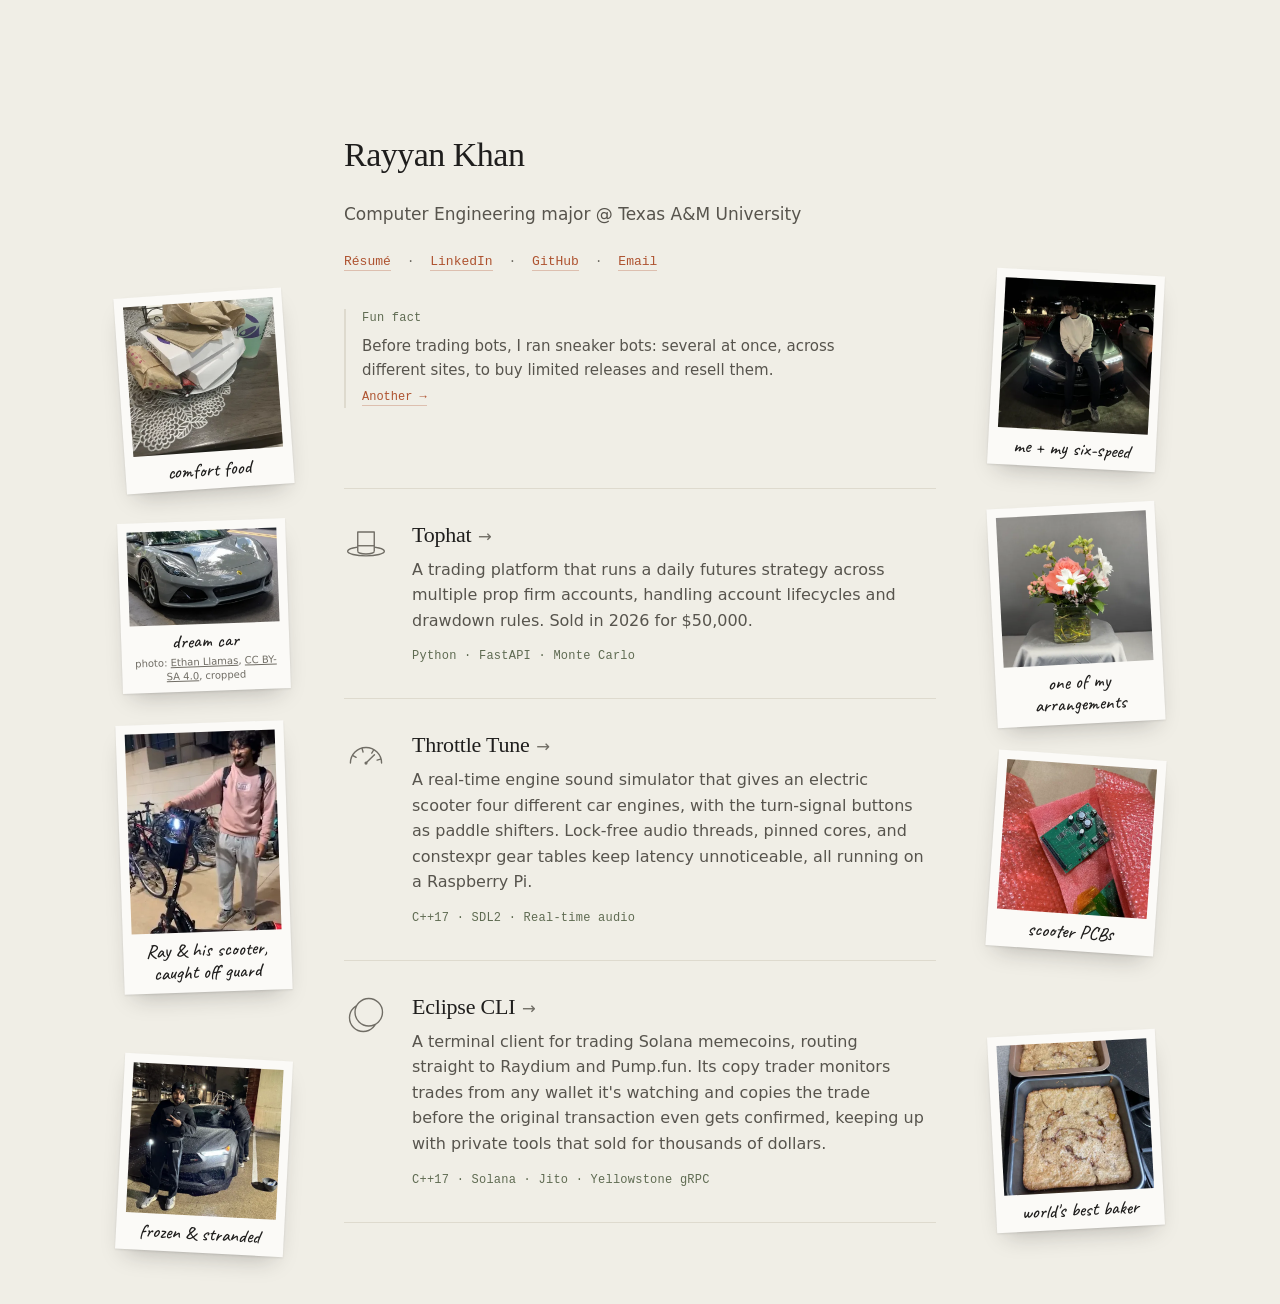
==== commit c3d253c5: "Add an intro line, résumé and LinkedIn to the home page Computer Engineering major @ Texas A&M Unive" ====
--- a/index.html
+++ b/index.html
@@ -20,10 +20,12 @@
 
   <header class="intro">
     <h1>Rayyan Khan</h1>
-    <p class="lede">
-      I like trading with no stop loss and my coding is getting slightly better.
-    </p>
+    <p class="lede">Computer Engineering major @ Texas&nbsp;A&amp;M University</p>
     <nav class="links" aria-label="Elsewhere">
+      <a href="Rayyan_Khan_Resume.pdf" data-umami-event="Resume">Résumé</a>
+      <span class="sep" aria-hidden="true">&middot;</span>
+      <a href="https://www.linkedin.com/in/rayyankhan12/" data-umami-event="LinkedIn profile">LinkedIn</a>
+      <span class="sep" aria-hidden="true">&middot;</span>
       <a href="https://github.com/rayyyu12" data-umami-event="GitHub profile">GitHub</a>
       <span class="sep" aria-hidden="true">&middot;</span>
       <a href="mailto:rayykhan120@gmail.com" data-umami-event="Email">Email</a>
@@ -123,7 +125,7 @@
         </figure>
         <figure class="snap on-right" style="--tilt: 4deg; --top: 3.5rem">
           <img src="img/pcb.webp" width="440" height="440" alt="Throttle Tune's custom circuit board, fresh out of its packaging" loading="lazy" decoding="async">
-          <figcaption>Scooter PCBs</figcaption>
+          <figcaption>scooter PCBs</figcaption>
         </figure>
       </li>
 
@@ -144,7 +146,7 @@
               gets confirmed, keeping up with private tools that sold for thousands
               of dollars.
             </span>
-            <span class="tags">C++ &middot; Solana &middot; Jito &middot; Yellowstone gRPC</span>
+            <span class="tags">C++17 &middot; Solana &middot; Jito &middot; Yellowstone gRPC</span>
           </span>
         </a>
         <figure class="snap on-left" style="--tilt: 3deg; --top: 6rem">
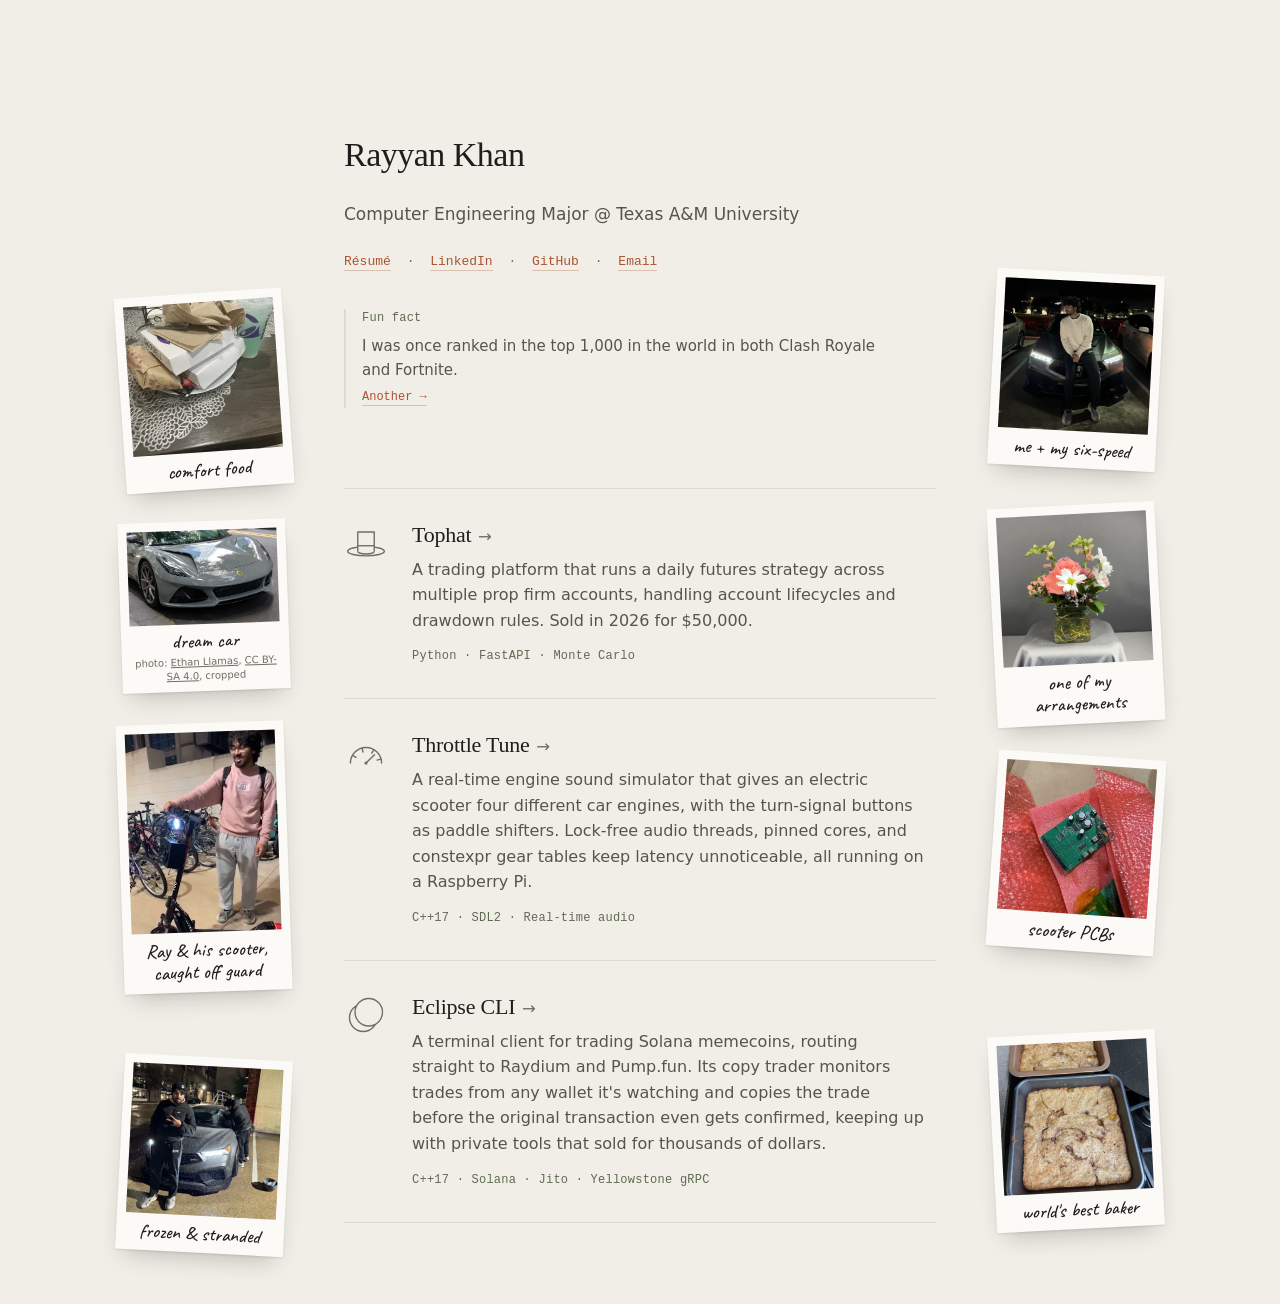
==== commit 3995b767: "Polish the intro line and sneaker fun fact" ====
--- a/index.html
+++ b/index.html
@@ -20,7 +20,7 @@
 
   <header class="intro">
     <h1>Rayyan Khan</h1>
-    <p class="lede">Computer Engineering major @ Texas&nbsp;A&amp;M University</p>
+    <p class="lede">Computer Engineering Major @ Texas&nbsp;A&amp;M University</p>
     <nav class="links" aria-label="Elsewhere">
       <a href="Rayyan_Khan_Resume.pdf" data-umami-event="Resume">Résumé</a>
       <span class="sep" aria-hidden="true">&middot;</span>
@@ -51,7 +51,7 @@
     <!-- Fun facts. facts.js shows a random one per visit; add or edit freely. -->
     <ul class="fact-list" hidden>
       <li>In middle school I was a speedcuber, solving a Rubik's cube in under 10 seconds.</li>
-      <li>Before trading bots, I ran sneaker bots: several at once, across different sites, to buy limited releases and resell them.</li>
+      <li>Before trading, I used sneaker bots to resell sneakers.</li>
       <li>I was once ranked in the top 1,000 in the world in both Clash Royale and Fortnite.</li>
       <li>I'm a surprisingly good floral designer and wedding planner.</li>
       <li>I'm a half-decent chef and baker, and my favorite junk food is still Taco Bell.</li>
